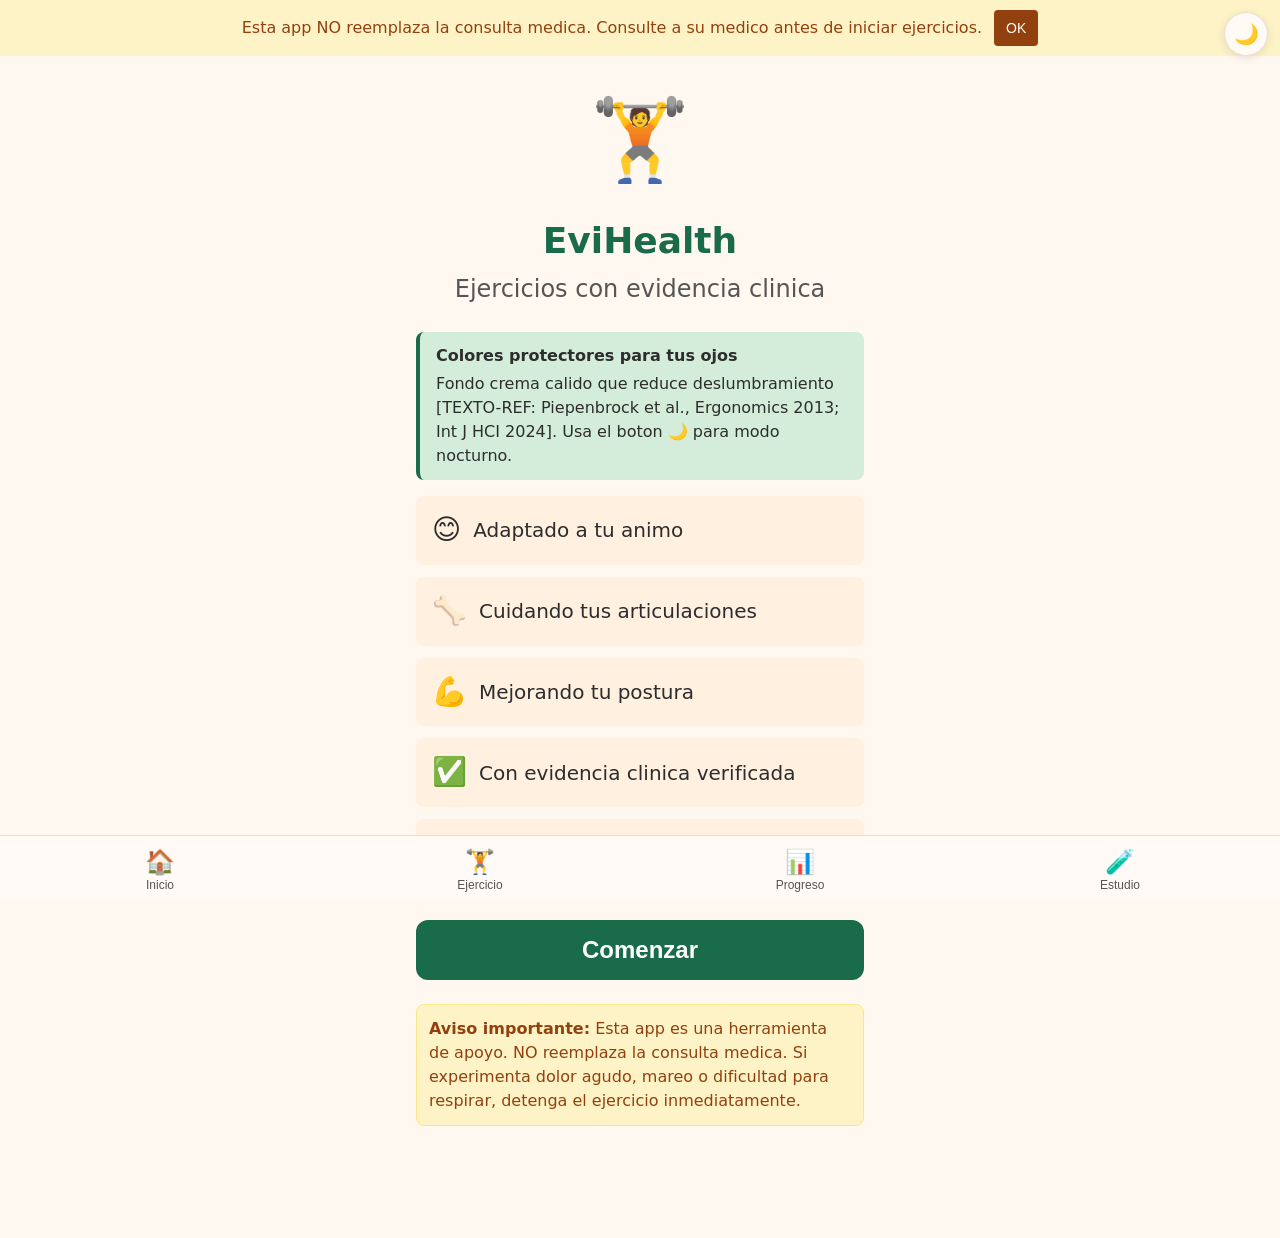
==== index.html @ d8042862 "EviHealth v1.0 — App de ejercicios con evidencia para adultos mayores - Check-in diario (animo + dol" ====
<!DOCTYPE html>
<html lang="es">
<head>
  <meta charset="UTF-8">
  <meta name="viewport" content="width=device-width, initial-scale=1.0, user-scalable=yes">
  <meta name="theme-color" content="#1a6b4a">
  <title>EviHealth - Ejercicios con Evidencia</title>
  <link rel="stylesheet" href="css/styles.css">
</head>
<body>
  <!-- MODE TOGGLE (nocturno) -->
  <button id="mode-toggle" class="mode-toggle" onclick="FenixFit.toggleNightMode()" aria-label="Modo nocturno">
    &#x1F319;
  </button>

  <!-- DISCLAIMER BANNER -->
  <div id="disclaimer-bar" class="disclaimer-bar">
    Esta app NO reemplaza la consulta medica. Consulte a su medico antes de iniciar ejercicios.
    <button onclick="this.parentElement.classList.add('hidden')" aria-label="Cerrar aviso">OK</button>
  </div>

  <!-- ====== SCREEN: WELCOME ====== -->
  <section id="screen-welcome" class="screen active">
    <div class="screen-content">
      <div class="welcome-icon">&#x1F3CB;&#xFE0F;</div>
      <h1>EviHealth</h1>
      <p class="subtitle">Ejercicios con evidencia clinica</p>
      <div class="evidence-info-banner">
        <strong>Colores protectores para tus ojos</strong>
        Fondo crema calido que reduce deslumbramiento
        [TEXTO-REF: Piepenbrock et al., Ergonomics 2013; Int J HCI 2024].
        Usa el boton &#x1F319; para modo nocturno.
      </div>
      <div class="welcome-features">
        <div class="feature-item">
          <span class="feature-icon">&#x1F60A;</span>
          <span>Adaptado a tu animo</span>
        </div>
        <div class="feature-item">
          <span class="feature-icon">&#x1F9B4;</span>
          <span>Cuidando tus articulaciones</span>
        </div>
        <div class="feature-item">
          <span class="feature-icon">&#x1F4AA;</span>
          <span>Mejorando tu postura</span>
        </div>
        <div class="feature-item">
          <span class="feature-icon">&#x2705;</span>
          <span>Con evidencia clinica verificada</span>
        </div>
        <div class="feature-item">
          <span class="feature-icon">&#x1F4CA;</span>
          <span>Seguimiento para estudio clinico</span>
        </div>
      </div>
      <button class="btn-primary" id="btn-welcome-start">
        Comenzar
      </button>
      <div class="disclaimer-box">
        <strong>Aviso importante:</strong> Esta app es una herramienta de apoyo.
        NO reemplaza la consulta medica. Si experimenta dolor agudo, mareo o
        dificultad para respirar, detenga el ejercicio inmediatamente.
      </div>
    </div>
  </section>

  <!-- ====== SCREEN: REGISTRATION ====== -->
  <section id="screen-register" class="screen">
    <div class="screen-content">
      <h2>Crear tu perfil</h2>
      <p class="hint">Esta informacion nos ayuda a personalizar tus ejercicios</p>

      <div class="form-group">
        <label class="form-label">Nombre o iniciales</label>
        <input type="text" id="reg-name" class="form-input" placeholder="Ej: Juan P." maxlength="50">
      </div>

      <div class="form-group">
        <label class="form-label">Edad</label>
        <input type="number" id="reg-age" class="form-input" placeholder="Ej: 65" min="18" max="120">
      </div>

      <div class="form-group">
        <label class="form-label">Sexo biologico</label>
        <div class="sex-buttons">
          <button class="sex-btn" data-sex="male" id="sex-male">
            <span class="sex-btn-icon">&#x2642;&#xFE0F;</span>
            Masculino
          </button>
          <button class="sex-btn" data-sex="female" id="sex-female">
            <span class="sex-btn-icon">&#x2640;&#xFE0F;</span>
            Femenino
          </button>
        </div>
      </div>

      <div class="form-group">
        <label class="form-label">Condicion principal</label>
        <select id="reg-condition" class="form-select">
          <option value="">Seleccione...</option>
          <option value="knee-oa">Dolor de rodilla / Artrosis</option>
          <option value="kyphosis">Cifosis / Joroba</option>
          <option value="both">Ambas (rodilla + postura)</option>
          <option value="general">Salud general / Prevencion</option>
          <option value="other">Otra</option>
        </select>
      </div>

      <div class="form-group">
        <label class="form-label">Nivel de actividad actual</label>
        <select id="reg-activity" class="form-select">
          <option value="">Seleccione...</option>
          <option value="sedentary">Sedentario (poco o ningun ejercicio)</option>
          <option value="light">Ligero (camina ocasionalmente)</option>
          <option value="moderate">Moderado (ejercicio 1-2 veces/semana)</option>
          <option value="active">Activo (ejercicio 3+ veces/semana)</option>
        </select>
      </div>

      <div class="consent-box">
        <strong>Consentimiento informado</strong><br><br>
        Al usar esta aplicacion, usted acepta que:<br>
        - Sus datos se almacenan localmente en su dispositivo.<br>
        - La informacion es anonima y se usa para mejorar las recomendaciones.<br>
        - Puede exportar sus datos en cualquier momento.<br>
        - Esta app NO reemplaza la consulta medica profesional.<br>
        - Puede dejar de participar en cualquier momento sin consecuencias.<br>
        - Los ejercicios estan basados en guias clinicas oficiales (ACR, OARSI, AAOS, EULAR, WHO).<br><br>
        <em>Estudio piloto: Efectividad de una app de ejercicios adaptativos en adultos mayores.</em>
      </div>
      <label class="consent-check">
        <input type="checkbox" id="reg-consent">
        <span>He leido y acepto participar voluntariamente</span>
      </label>

      <button class="btn-primary" id="btn-register" disabled>
        Crear perfil y comenzar
      </button>
    </div>
  </section>

  <!-- ====== SCREEN: CHECK-IN MOOD ====== -->
  <section id="screen-checkin-mood" class="screen">
    <div class="screen-content">
      <div class="progress-dots">
        <span class="dot active"></span>
        <span class="dot"></span>
        <span class="dot"></span>
      </div>
      <h2>Como te sientes hoy?</h2>
      <p class="hint">Selecciona tu estado de animo</p>
      <div id="mood-buttons" class="mood-grid">
        <button class="mood-btn" data-mood="1" aria-label="Muy mal">
          <span class="mood-emoji">&#x1F61E;</span>
          <span class="mood-label">Muy mal</span>
        </button>
        <button class="mood-btn" data-mood="2" aria-label="Mal">
          <span class="mood-emoji">&#x1F615;</span>
          <span class="mood-label">Mal</span>
        </button>
        <button class="mood-btn" data-mood="3" aria-label="Regular">
          <span class="mood-emoji">&#x1F610;</span>
          <span class="mood-label">Regular</span>
        </button>
        <button class="mood-btn" data-mood="4" aria-label="Bien">
          <span class="mood-emoji">&#x1F642;</span>
          <span class="mood-label">Bien</span>
        </button>
        <button class="mood-btn" data-mood="5" aria-label="Muy bien">
          <span class="mood-emoji">&#x1F604;</span>
          <span class="mood-label">Muy bien</span>
        </button>
      </div>
    </div>
  </section>

  <!-- ====== SCREEN: CHECK-IN PAIN ====== -->
  <section id="screen-checkin-pain" class="screen">
    <div class="screen-content">
      <div class="progress-dots">
        <span class="dot completed"></span>
        <span class="dot active"></span>
        <span class="dot"></span>
      </div>
      <h2>Cuanto dolor sientes?</h2>
      <p class="hint">Desliza para indicar tu nivel de dolor</p>

      <div class="pain-display">
        <span id="pain-value" class="pain-number">0</span>
        <span class="pain-max">/ 10</span>
      </div>
      <div class="pain-labels-row">
        <span>Sin dolor</span>
        <span>Dolor maximo</span>
      </div>
      <input type="range" id="pain-slider" class="pain-slider" min="0" max="10" value="0" step="1">

      <h3 class="pain-location-title">Donde te duele mas?</h3>
      <div id="pain-location" class="pain-location-grid">
        <button class="location-btn" data-location="knee-left">
          <span class="location-icon">&#x1F9B5;</span>
          Rodilla izq.
        </button>
        <button class="location-btn selected" data-location="knee-right">
          <span class="location-icon">&#x1F9B5;</span>
          Rodilla der.
        </button>
        <button class="location-btn" data-location="both-knees">
          <span class="location-icon">&#x1F9B5;&#x1F9B5;</span>
          Ambas rodillas
        </button>
        <button class="location-btn" data-location="upper-back">
          <span class="location-icon">&#x1F9B4;</span>
          Espalda alta
        </button>
      </div>

      <button class="btn-primary" id="btn-generate-routine">
        Ver mi rutina de hoy
      </button>
    </div>
  </section>

  <!-- ====== SCREEN: ROUTINE ====== -->
  <section id="screen-routine" class="screen">
    <div class="screen-content">
      <div class="progress-dots">
        <span class="dot completed"></span>
        <span class="dot completed"></span>
        <span class="dot active"></span>
      </div>

      <div id="routine-header" class="routine-header">
        <!-- Filled by JS -->
      </div>

      <div id="routine-list" class="routine-list">
        <!-- Filled by JS -->
      </div>

      <button class="btn-primary" id="btn-start-routine">
        Empezar rutina
      </button>
      <button class="btn-secondary" onclick="FenixFit.showScreen('screen-checkin-mood')">
        Cambiar respuestas
      </button>
    </div>
  </section>

  <!-- ====== SCREEN: EXERCISE PLAYER ====== -->
  <section id="screen-exercise" class="screen">
    <div class="screen-content">
      <div id="exercise-progress" class="exercise-progress">
        <!-- "Ejercicio 2 de 8" -->
      </div>

      <h2 id="exercise-name" class="exercise-title"></h2>

      <div id="exercise-video" class="video-container">
        <!-- YouTube iframe -->
      </div>

      <div id="exercise-evidence" class="evidence-badge-container">
        <!-- Evidence badge -->
      </div>

      <div id="exercise-info" class="exercise-info">
        <div id="exercise-reps" class="exercise-reps"></div>
        <div id="exercise-equipment" class="exercise-equipment"></div>
      </div>

      <div id="exercise-instructions" class="exercise-instructions">
        <!-- Step by step -->
      </div>

      <div class="exercise-nav">
        <button class="btn-secondary" id="btn-skip">Saltar</button>
        <button class="btn-primary" id="btn-next">Siguiente</button>
      </div>
    </div>
  </section>

  <!-- ====== SCREEN: COMPLETED ====== -->
  <section id="screen-completed" class="screen">
    <div class="screen-content center-content">
      <div class="celebration-icon">&#x1F389;</div>
      <h2>Felicidades!</h2>
      <p id="completion-message" class="completion-msg"></p>

      <div id="streak-display" class="streak-box">
        <span class="streak-flame">&#x1F525;</span>
        <span id="streak-count" class="streak-number">0</span>
        <span class="streak-label">dias seguidos</span>
      </div>

      <h3>Dolor despues del ejercicio?</h3>
      <div class="pain-display" style="margin:8px 0 4px;">
        <span id="post-pain-value" class="pain-number pain-low" style="font-size:48px;">0</span>
        <span class="pain-max">/ 10</span>
      </div>
      <input type="range" id="post-pain-slider" class="pain-slider" min="0" max="10" value="0" step="1">

      <h3>Como te sientes ahora?</h3>
      <div id="post-mood-buttons" class="mood-grid small">
        <button class="mood-btn" data-postmood="1"><span class="mood-emoji">&#x1F61E;</span></button>
        <button class="mood-btn" data-postmood="2"><span class="mood-emoji">&#x1F615;</span></button>
        <button class="mood-btn" data-postmood="3"><span class="mood-emoji">&#x1F610;</span></button>
        <button class="mood-btn" data-postmood="4"><span class="mood-emoji">&#x1F642;</span></button>
        <button class="mood-btn" data-postmood="5"><span class="mood-emoji">&#x1F604;</span></button>
      </div>

      <button class="btn-primary" onclick="FenixFit.showScreen('screen-progress')">
        Ver mi progreso
      </button>
      <button class="btn-secondary" onclick="FenixFit.showScreen('screen-welcome')">
        Volver al inicio
      </button>
    </div>
  </section>

  <!-- ====== SCREEN: PROGRESS ====== -->
  <section id="screen-progress" class="screen">
    <div class="screen-content">
      <h2>Mi Progreso</h2>

      <div id="progress-stats" class="progress-stats">
        <!-- Stats cards -->
      </div>

      <h3>Ultimos 7 dias</h3>
      <div id="progress-chart" class="progress-chart">
        <!-- SVG chart -->
      </div>

      <div id="progress-history" class="progress-history">
        <!-- Recent sessions -->
      </div>

      <button class="btn-primary" onclick="FenixFit.showScreen('screen-checkin-mood')">
        Hacer check-in de hoy
      </button>
      <button class="btn-secondary" onclick="FenixFit.showScreen('screen-welcome')">
        Volver al inicio
      </button>
    </div>
  </section>

  <!-- ====== SCREEN: TRACKING (Outcomes) ====== -->
  <section id="screen-tracking" class="screen">
    <div class="screen-content">
      <h2>Seguimiento Clinico</h2>
      <div id="user-profile-badge" class="user-badge"></div>

      <div class="evidence-info-banner">
        <strong>Mediciones validadas internacionalmente</strong>
        Usamos escalas recomendadas por OARSI y OMS para medir tu progreso
        de forma que los datos sean utiles para investigacion clinica.
      </div>

      <div class="tracking-section">
        <div class="tracking-card">
          <div class="tracking-title">Dolor (Escala VAS 0-10)</div>
          <p class="hint">Como ha cambiado tu dolor esta semana?</p>
          <div class="pain-display">
            <span id="tracking-pain-value" class="pain-number pain-low">0</span>
            <span class="pain-max">/ 10</span>
          </div>
          <input type="range" id="tracking-pain-slider" class="pain-slider" min="0" max="10" value="0" step="1">
          <div class="vas-scale">
            <span>Sin dolor</span>
            <span>Dolor maximo</span>
          </div>
        </div>

        <div class="tracking-card">
          <div class="tracking-title">Prueba Sentarse-Levantarse (30 seg)</div>
          <p class="hint">Cuantas veces puede sentarse y levantarse de una silla en 30 segundos?</p>
          <input type="number" id="tracking-chairstand" class="form-input" placeholder="Ej: 8" min="0" max="50">
          <p style="font-size:14px;color:var(--color-text-light);margin-top:4px;">
            Promedio normal 60-64 anos: 12-17 | 65-69: 11-16 | 70-74: 10-15 | 75-79: 10-14 | 80+: 8-13
            <br>[GUIA-OFICIAL: Rikli & Jones, J Aging Phys Act 1999; CDC Senior Fitness Test]
          </p>
        </div>

        <div class="tracking-card">
          <div class="tracking-title">Distancia Occipucio-Pared (cm)</div>
          <p class="hint">De pie contra la pared, cuantos cm hay entre su cabeza y la pared?</p>
          <input type="number" id="tracking-owd" class="form-input" placeholder="Ej: 3.5" min="0" max="30" step="0.5">
          <p style="font-size:14px;color:var(--color-text-light);margin-top:4px;">
            Normal: 0-4 cm | Cifosis: >4 cm
            <br>[TEXTO-REF: Correlacion con angulo Cobb r=0.72, Arch Osteoporos 2018]
          </p>
        </div>

        <div class="tracking-card">
          <div class="tracking-title">Capacidad funcional (autoevaluacion)</div>
          <p class="hint">Del 1 al 5, como califica su capacidad para actividades diarias?</p>
          <div class="mood-grid">
            <button class="mood-btn func-btn" data-func="1"><span class="mood-emoji">1</span><span class="mood-label">Muy dificil</span></button>
            <button class="mood-btn func-btn" data-func="2"><span class="mood-emoji">2</span><span class="mood-label">Dificil</span></button>
            <button class="mood-btn func-btn" data-func="3"><span class="mood-emoji">3</span><span class="mood-label">Regular</span></button>
            <button class="mood-btn func-btn" data-func="4"><span class="mood-emoji">4</span><span class="mood-label">Bien</span></button>
            <button class="mood-btn func-btn" data-func="5"><span class="mood-emoji">5</span><span class="mood-label">Excelente</span></button>
          </div>
        </div>
      </div>

      <button class="btn-primary" id="btn-save-tracking">
        Guardar medicion semanal
      </button>

      <h3 style="margin-top:24px;">Evolucion</h3>
      <div id="tracking-evolution" class="progress-chart">
        <!-- SVG evolution chart -->
      </div>

      <div id="tracking-outcomes" class="tracking-section">
        <!-- Outcomes summary -->
      </div>

      <button class="export-btn" id="btn-export-data">
        &#x1F4E5; Exportar datos (CSV)
      </button>
      <p style="font-size:14px;color:var(--color-text-light);text-align:center;margin-top:8px;">
        Exporta tus datos anonimizados para uso en investigacion clinica
      </p>
    </div>
  </section>

  <!-- ====== EVIDENCE MODAL ====== -->
  <div id="evidence-modal" class="modal hidden">
    <div class="modal-content">
      <button class="modal-close" onclick="FenixFit.closeModal()">&times;</button>
      <h3 id="modal-title">Evidencia Clinica</h3>
      <div id="modal-body"></div>
    </div>
  </div>

  <!-- NAV BAR -->
  <nav class="bottom-nav">
    <button class="nav-btn" onclick="FenixFit.showScreen('screen-welcome')" aria-label="Inicio">
      <span class="nav-icon">&#x1F3E0;</span>
      <span class="nav-label">Inicio</span>
    </button>
    <button class="nav-btn" onclick="FenixFit.showScreen('screen-checkin-mood')" aria-label="Ejercicio">
      <span class="nav-icon">&#x1F3CB;&#xFE0F;</span>
      <span class="nav-label">Ejercicio</span>
    </button>
    <button class="nav-btn" onclick="FenixFit.showScreen('screen-progress')" aria-label="Progreso">
      <span class="nav-icon">&#x1F4CA;</span>
      <span class="nav-label">Progreso</span>
    </button>
    <button class="nav-btn" onclick="FenixFit.showScreen('screen-tracking')" aria-label="Seguimiento">
      <span class="nav-icon">&#x1F9EA;</span>
      <span class="nav-label">Estudio</span>
    </button>
  </nav>

  <script type="module" src="js/app.js"></script>
</body>
</html>
---- css/styles.css ----
/* ====== RESET & BASE ====== */
*, *::before, *::after {
  box-sizing: border-box;
  margin: 0;
  padding: 0;
}

:root {
  /* COLORES EYE-FRIENDLY — Basados en evidencia:
     - Fondo crema calido reduce deslumbramiento vs blanco puro
       [TEXTO-REF: Elderly-Centric Chromatics, Int J HCI 2024]
     - Polaridad positiva (texto oscuro/fondo claro) superior para todas las edades
       [TEXTO-REF: Piepenbrock et al., Ergonomics 2013]
     - Contraste AAA (7:1) para vision ~20/80 tipica a 80 anos
       [GUIA-OFICIAL: W3C WCAG 2.1, SC 1.4.6]
     - Evitar negro puro sobre blanco puro (halation en cataratas/astigmatismo)
       [CONSENSO: Literatura de accesibilidad visual]
     - Luz azul de pantallas NO dana los ojos en uso normal
       [GUIA-OFICIAL: AAO Position Statement 2024]
       [TEXTO-REF: Cochrane, Singh et al. 2023, CD013244]
  */
  --color-primary: #1a6b4a;
  --color-primary-light: #2d9d6e;
  --color-primary-dark: #145539;
  --color-success: #2d7a4f;
  --color-warning: #b8860b;
  --color-danger: #c0392b;
  --color-text: #2D2D2D;
  --color-text-light: #555555;
  --color-bg: #FFF8F0;
  --color-bg-card: #FFFAF5;
  --color-bg-subtle: #FFF0E0;
  --color-border: #E8DDD0;

  --evidence-oficial: #16a34a;
  --evidence-texto: #2563eb;
  --evidence-consenso: #d97706;
  --evidence-verificar: #ea580c;
  --evidence-sinverificar: #dc2626;

  --font-size-base: 20px;
  --font-size-lg: 24px;
  --font-size-xl: 28px;
  --font-size-2xl: 36px;
  --font-size-sm: 16px;

  --radius: 12px;
  --radius-sm: 8px;
  --shadow: 0 2px 8px rgba(0,0,0,0.1);
  --shadow-lg: 0 4px 16px rgba(0,0,0,0.15);
}

html {
  font-size: var(--font-size-base);
}

body {
  font-family: -apple-system, BlinkMacSystemFont, 'Segoe UI', system-ui, sans-serif;
  color: var(--color-text);
  background: var(--color-bg);
  line-height: 1.6;
  min-height: 100vh;
  padding-bottom: 80px;
  -webkit-text-size-adjust: 100%;
}

h1 { font-size: var(--font-size-2xl); font-weight: 700; }
h2 { font-size: var(--font-size-xl); font-weight: 700; margin-bottom: 0.5rem; }
h3 { font-size: var(--font-size-lg); font-weight: 600; margin-bottom: 0.5rem; }

/* ====== SCREEN SYSTEM ====== */
.screen {
  display: none;
  min-height: calc(100vh - 80px);
}
.screen.active {
  display: block;
}
.screen-content {
  max-width: 480px;
  margin: 0 auto;
  padding: 20px 16px 32px;
}
.center-content {
  text-align: center;
}

/* ====== DISCLAIMER ====== */
.disclaimer-bar {
  background: #fef3c7;
  color: #92400e;
  padding: 10px 16px;
  font-size: var(--font-size-sm);
  text-align: center;
  display: flex;
  align-items: center;
  justify-content: center;
  gap: 12px;
  line-height: 1.4;
}
.disclaimer-bar.hidden { display: none; }
.disclaimer-bar button {
  background: #92400e;
  color: white;
  border: none;
  border-radius: 4px;
  padding: 4px 12px;
  font-size: 14px;
  cursor: pointer;
  min-width: 44px;
  min-height: 36px;
}
.disclaimer-box {
  background: #fef3c7;
  border: 1px solid #fde68a;
  border-radius: var(--radius-sm);
  padding: 12px;
  margin-top: 24px;
  font-size: var(--font-size-sm);
  color: #92400e;
  line-height: 1.5;
}

/* ====== WELCOME ====== */
.welcome-icon {
  font-size: 80px;
  text-align: center;
  margin-bottom: 8px;
}
#screen-welcome h1 {
  text-align: center;
  color: var(--color-primary);
}
.subtitle {
  text-align: center;
  color: var(--color-text-light);
  font-size: var(--font-size-lg);
  margin-bottom: 24px;
}
.welcome-features {
  display: flex;
  flex-direction: column;
  gap: 12px;
  margin-bottom: 32px;
}
.feature-item {
  display: flex;
  align-items: center;
  gap: 12px;
  padding: 12px 16px;
  background: var(--color-bg-subtle);
  border-radius: var(--radius-sm);
  font-size: var(--font-size-base);
}
.feature-icon {
  font-size: 28px;
  flex-shrink: 0;
}

/* ====== BUTTONS ====== */
.btn-primary {
  display: block;
  width: 100%;
  padding: 16px 24px;
  background: var(--color-primary);
  color: white;
  border: none;
  border-radius: var(--radius);
  font-size: var(--font-size-lg);
  font-weight: 600;
  cursor: pointer;
  min-height: 56px;
  transition: background 0.2s;
  margin-top: 16px;
}
.btn-primary:hover { background: var(--color-primary-dark); }
.btn-primary:active { transform: scale(0.98); }

.btn-secondary {
  display: block;
  width: 100%;
  padding: 14px 24px;
  background: transparent;
  color: var(--color-primary);
  border: 2px solid var(--color-primary);
  border-radius: var(--radius);
  font-size: var(--font-size-base);
  font-weight: 600;
  cursor: pointer;
  min-height: 52px;
  transition: background 0.2s;
  margin-top: 12px;
}
.btn-secondary:hover { background: var(--color-bg-subtle); }

/* ====== PROGRESS DOTS ====== */
.progress-dots {
  display: flex;
  justify-content: center;
  gap: 8px;
  margin-bottom: 24px;
}
.dot {
  width: 12px;
  height: 12px;
  border-radius: 50%;
  background: var(--color-border);
}
.dot.active { background: var(--color-primary); }
.dot.completed { background: var(--color-success); }

/* ====== MOOD BUTTONS ====== */
.mood-grid {
  display: grid;
  grid-template-columns: repeat(5, 1fr);
  gap: 8px;
  margin: 24px 0;
}
.mood-btn {
  display: flex;
  flex-direction: column;
  align-items: center;
  gap: 4px;
  padding: 16px 8px;
  background: var(--color-bg-card);
  border: 2px solid var(--color-border);
  border-radius: var(--radius);
  cursor: pointer;
  transition: all 0.2s;
  min-height: 48px;
  min-width: 48px;
}
.mood-btn:hover { border-color: var(--color-primary-light); }
.mood-btn.selected {
  border-color: var(--color-primary);
  background: #dbeafe;
  box-shadow: var(--shadow);
}
.mood-emoji {
  font-size: 40px;
  line-height: 1;
}
.mood-label {
  font-size: 14px;
  color: var(--color-text-light);
  font-weight: 500;
}
.mood-grid.small .mood-btn {
  padding: 12px 8px;
}
.mood-grid.small .mood-emoji {
  font-size: 32px;
}

.hint {
  color: var(--color-text-light);
  font-size: var(--font-size-base);
  margin-bottom: 8px;
}

/* ====== PAIN SLIDER ====== */
.pain-display {
  text-align: center;
  margin: 16px 0 8px;
}
.pain-number {
  font-size: 64px;
  font-weight: 700;
  color: var(--color-success);
  transition: color 0.3s;
}
.pain-number.pain-low { color: var(--color-success); }
.pain-number.pain-mid { color: var(--color-warning); }
.pain-number.pain-high { color: var(--color-danger); }
.pain-max {
  font-size: var(--font-size-lg);
  color: var(--color-text-light);
}

.pain-labels-row {
  display: flex;
  justify-content: space-between;
  font-size: var(--font-size-sm);
  color: var(--color-text-light);
  margin-bottom: 4px;
}

.pain-slider {
  -webkit-appearance: none;
  appearance: none;
  width: 100%;
  height: 12px;
  border-radius: 6px;
  background: linear-gradient(to right, #22c55e, #eab308, #ef4444);
  outline: none;
  margin: 8px 0 24px;
}
.pain-slider::-webkit-slider-thumb {
  -webkit-appearance: none;
  appearance: none;
  width: 40px;
  height: 40px;
  border-radius: 50%;
  background: white;
  border: 3px solid var(--color-primary);
  cursor: pointer;
  box-shadow: var(--shadow);
}
.pain-slider::-moz-range-thumb {
  width: 40px;
  height: 40px;
  border-radius: 50%;
  background: white;
  border: 3px solid var(--color-primary);
  cursor: pointer;
  box-shadow: var(--shadow);
}

.pain-location-title {
  margin-top: 24px;
}

.pain-location-grid {
  display: grid;
  grid-template-columns: 1fr 1fr;
  gap: 10px;
  margin: 16px 0;
}
.location-btn {
  display: flex;
  flex-direction: column;
  align-items: center;
  gap: 4px;
  padding: 14px 10px;
  background: var(--color-bg-card);
  border: 2px solid var(--color-border);
  border-radius: var(--radius);
  cursor: pointer;
  font-size: var(--font-size-sm);
  font-weight: 500;
  min-height: 48px;
  transition: all 0.2s;
}
.location-btn:hover { border-color: var(--color-primary-light); }
.location-btn.selected {
  border-color: var(--color-primary);
  background: #dbeafe;
}
.location-icon { font-size: 28px; }

/* ====== ROUTINE SCREEN ====== */
.routine-header {
  text-align: center;
  padding: 20px;
  border-radius: var(--radius);
  margin-bottom: 20px;
}
.routine-type-badge {
  display: inline-block;
  padding: 8px 20px;
  border-radius: 24px;
  font-size: var(--font-size-lg);
  font-weight: 700;
  color: white;
  margin-bottom: 8px;
}
.routine-type-completa { background: var(--color-success); }
.routine-type-suave { background: #eab308; color: var(--color-text); }
.routine-type-motivadora { background: var(--color-primary-light); }
.routine-type-minima { background: var(--color-warning); }

.routine-meta {
  color: var(--color-text-light);
  font-size: var(--font-size-base);
  margin-top: 4px;
}
.routine-message {
  font-size: var(--font-size-base);
  color: var(--color-text);
  margin-top: 8px;
  font-style: italic;
}

.routine-list {
  display: flex;
  flex-direction: column;
  gap: 12px;
}

.exercise-card {
  display: flex;
  align-items: center;
  gap: 12px;
  padding: 14px;
  background: var(--color-bg-card);
  border: 1px solid var(--color-border);
  border-radius: var(--radius);
  box-shadow: var(--shadow);
}
.exercise-card-number {
  width: 36px;
  height: 36px;
  border-radius: 50%;
  background: var(--color-primary);
  color: white;
  display: flex;
  align-items: center;
  justify-content: center;
  font-weight: 700;
  font-size: 18px;
  flex-shrink: 0;
}
.exercise-card-info {
  flex: 1;
  min-width: 0;
}
.exercise-card-name {
  font-weight: 600;
  font-size: var(--font-size-base);
  line-height: 1.3;
}
.exercise-card-meta {
  font-size: var(--font-size-sm);
  color: var(--color-text-light);
  margin-top: 2px;
}
.exercise-card .evidence-badge {
  flex-shrink: 0;
}

/* ====== EXERCISE PLAYER ====== */
.exercise-progress {
  text-align: center;
  color: var(--color-text-light);
  font-size: var(--font-size-base);
  margin-bottom: 12px;
}
.exercise-progress-bar {
  width: 100%;
  height: 6px;
  background: var(--color-border);
  border-radius: 3px;
  margin-top: 8px;
  overflow: hidden;
}
.exercise-progress-fill {
  height: 100%;
  background: var(--color-primary);
  border-radius: 3px;
  transition: width 0.3s;
}

.exercise-title {
  font-size: var(--font-size-xl);
  margin-bottom: 12px;
}

.video-container {
  position: relative;
  width: 100%;
  padding-bottom: 56.25%;
  background: #000;
  border-radius: var(--radius);
  overflow: hidden;
  margin-bottom: 16px;
}
.video-container iframe {
  position: absolute;
  top: 0;
  left: 0;
  width: 100%;
  height: 100%;
  border: none;
}
.video-placeholder {
  position: absolute;
  top: 50%;
  left: 50%;
  transform: translate(-50%, -50%);
  color: white;
  text-align: center;
  font-size: var(--font-size-lg);
}

.evidence-badge-container {
  margin-bottom: 12px;
}

.exercise-info {
  display: flex;
  gap: 16px;
  margin-bottom: 16px;
}
.exercise-reps, .exercise-equipment {
  display: flex;
  align-items: center;
  gap: 6px;
  padding: 8px 12px;
  background: var(--color-bg-subtle);
  border-radius: var(--radius-sm);
  font-size: var(--font-size-sm);
}

.exercise-instructions {
  margin-bottom: 20px;
}
.instruction-step {
  display: flex;
  gap: 12px;
  padding: 10px 0;
  border-bottom: 1px solid var(--color-border);
  font-size: var(--font-size-base);
  line-height: 1.5;
}
.instruction-step:last-child { border-bottom: none; }
.step-number {
  width: 28px;
  height: 28px;
  border-radius: 50%;
  background: var(--color-bg-subtle);
  display: flex;
  align-items: center;
  justify-content: center;
  font-weight: 700;
  font-size: 14px;
  flex-shrink: 0;
  color: var(--color-primary);
}

.exercise-nav {
  display: grid;
  grid-template-columns: 1fr 2fr;
  gap: 12px;
}
.exercise-nav .btn-secondary { margin-top: 0; }
.exercise-nav .btn-primary { margin-top: 0; }

/* ====== EVIDENCE BADGES ====== */
.evidence-badge {
  display: inline-flex;
  align-items: center;
  gap: 4px;
  padding: 4px 10px;
  border-radius: 16px;
  font-size: 13px;
  font-weight: 600;
  cursor: pointer;
  border: none;
  transition: opacity 0.2s;
}
.evidence-badge:hover { opacity: 0.8; }

.evidence-GUIA-OFICIAL {
  background: #d4edda;
  color: #155724;
}
.evidence-TEXTO-REF {
  background: #cce5ff;
  color: #004085;
}
.evidence-CONSENSO {
  background: #fff3cd;
  color: #856404;
}
.evidence-VERIFICAR-FUENTE {
  background: #fde2c8;
  color: #8a4500;
}
.evidence-SIN-VERIFICAR {
  background: #f5c6cb;
  color: #721c24;
}

/* ====== COMPLETION ====== */
.celebration-icon {
  font-size: 80px;
  margin-bottom: 8px;
}
.completion-msg {
  font-size: var(--font-size-lg);
  color: var(--color-text-light);
  margin-bottom: 24px;
}
.streak-box {
  display: flex;
  align-items: center;
  justify-content: center;
  gap: 8px;
  padding: 16px 24px;
  background: #fef3c7;
  border-radius: var(--radius);
  margin: 16px 0 24px;
}
.streak-flame { font-size: 32px; }
.streak-number {
  font-size: var(--font-size-2xl);
  font-weight: 700;
  color: var(--color-warning);
}
.streak-label {
  font-size: var(--font-size-base);
  color: var(--color-text-light);
}

/* ====== PROGRESS SCREEN ====== */
.progress-stats {
  display: grid;
  grid-template-columns: 1fr 1fr;
  gap: 12px;
  margin: 16px 0 24px;
}
.stat-card {
  padding: 16px;
  background: var(--color-bg-card);
  border: 1px solid var(--color-border);
  border-radius: var(--radius);
  text-align: center;
  box-shadow: var(--shadow);
}
.stat-value {
  font-size: var(--font-size-2xl);
  font-weight: 700;
  color: var(--color-primary);
}
.stat-label {
  font-size: var(--font-size-sm);
  color: var(--color-text-light);
  margin-top: 4px;
}

.progress-chart {
  background: var(--color-bg-card);
  border: 1px solid var(--color-border);
  border-radius: var(--radius);
  padding: 16px;
  margin-bottom: 24px;
  min-height: 160px;
}

.progress-history {
  margin-bottom: 24px;
}
.history-item {
  display: flex;
  align-items: center;
  justify-content: space-between;
  padding: 12px 16px;
  border-bottom: 1px solid var(--color-border);
}
.history-date {
  font-weight: 600;
  font-size: var(--font-size-base);
}
.history-detail {
  font-size: var(--font-size-sm);
  color: var(--color-text-light);
}
.history-mood {
  font-size: 24px;
}

/* ====== MODAL ====== */
.modal {
  position: fixed;
  top: 0;
  left: 0;
  width: 100%;
  height: 100%;
  background: rgba(0,0,0,0.5);
  display: flex;
  align-items: center;
  justify-content: center;
  z-index: 100;
  padding: 16px;
}
.modal.hidden { display: none; }
.modal-content {
  background: var(--color-bg-card);
  border-radius: var(--radius);
  padding: 24px;
  max-width: 480px;
  width: 100%;
  max-height: 80vh;
  overflow-y: auto;
  position: relative;
}
.modal-close {
  position: absolute;
  top: 12px;
  right: 12px;
  background: none;
  border: none;
  font-size: 28px;
  cursor: pointer;
  color: var(--color-text-light);
  width: 44px;
  height: 44px;
  display: flex;
  align-items: center;
  justify-content: center;
}
.modal-source {
  padding: 10px 0;
  border-bottom: 1px solid var(--color-border);
  font-size: var(--font-size-base);
}
.modal-source:last-child { border-bottom: none; }
.modal-tag {
  font-weight: 600;
  margin-bottom: 4px;
}
.modal-level {
  margin-top: 12px;
  padding: 8px 12px;
  background: var(--color-bg-subtle);
  border-radius: var(--radius-sm);
  font-size: var(--font-size-sm);
}

/* ====== BOTTOM NAV ====== */
.bottom-nav {
  position: fixed;
  bottom: 0;
  left: 0;
  width: 100%;
  display: flex;
  background: var(--color-bg-card);
  border-top: 1px solid var(--color-border);
  z-index: 50;
  padding: 4px 0 env(safe-area-inset-bottom, 8px);
}
.nav-btn {
  flex: 1;
  display: flex;
  flex-direction: column;
  align-items: center;
  gap: 2px;
  padding: 8px;
  background: none;
  border: none;
  cursor: pointer;
  color: var(--color-text-light);
  min-height: 56px;
  font-size: 12px;
  transition: color 0.2s;
}
.nav-btn:hover, .nav-btn.active {
  color: var(--color-primary);
}
.nav-icon { font-size: 24px; }
.nav-label { font-size: 12px; font-weight: 500; }

/* ====== UTILITIES ====== */
.hidden { display: none !important; }
.text-center { text-align: center; }
.mt-16 { margin-top: 16px; }
.mb-16 { margin-bottom: 16px; }

/* ====== REGISTRATION FORM ====== */
.form-group {
  margin-bottom: 20px;
}
.form-label {
  display: block;
  font-weight: 600;
  margin-bottom: 8px;
  font-size: var(--font-size-base);
}
.form-input {
  width: 100%;
  padding: 14px 16px;
  border: 2px solid var(--color-border);
  border-radius: var(--radius-sm);
  font-size: var(--font-size-base);
  background: var(--color-bg-card);
  color: var(--color-text);
  min-height: 52px;
}
.form-input:focus {
  outline: none;
  border-color: var(--color-primary);
}
.form-select {
  width: 100%;
  padding: 14px 16px;
  border: 2px solid var(--color-border);
  border-radius: var(--radius-sm);
  font-size: var(--font-size-base);
  background: var(--color-bg-card);
  color: var(--color-text);
  min-height: 52px;
  -webkit-appearance: none;
  appearance: none;
  background-image: url("data:image/svg+xml,%3Csvg xmlns='http://www.w3.org/2000/svg' width='12' height='12' viewBox='0 0 12 12'%3E%3Cpath fill='%232D2D2D' d='M6 8L1 3h10z'/%3E%3C/svg%3E");
  background-repeat: no-repeat;
  background-position: right 16px center;
}
.sex-buttons {
  display: grid;
  grid-template-columns: 1fr 1fr;
  gap: 12px;
}
.sex-btn {
  padding: 16px;
  border: 2px solid var(--color-border);
  border-radius: var(--radius);
  background: var(--color-bg-card);
  cursor: pointer;
  text-align: center;
  font-size: var(--font-size-base);
  font-weight: 600;
  min-height: 56px;
  transition: all 0.2s;
}
.sex-btn:hover { border-color: var(--color-primary-light); }
.sex-btn.selected {
  border-color: var(--color-primary);
  background: #d4edda;
}
.sex-btn-icon { font-size: 36px; display: block; margin-bottom: 4px; }

.consent-box {
  padding: 16px;
  background: var(--color-bg-subtle);
  border-radius: var(--radius-sm);
  border: 1px solid var(--color-border);
  margin: 16px 0;
  font-size: var(--font-size-sm);
  line-height: 1.6;
  max-height: 200px;
  overflow-y: auto;
}
.consent-check {
  display: flex;
  align-items: flex-start;
  gap: 12px;
  margin-top: 12px;
  font-size: var(--font-size-base);
}
.consent-check input[type="checkbox"] {
  width: 24px;
  height: 24px;
  margin-top: 2px;
  flex-shrink: 0;
  accent-color: var(--color-primary);
}

/* ====== TRACKING / OUTCOMES ====== */
.tracking-section {
  margin-bottom: 24px;
}
.tracking-card {
  padding: 16px;
  background: var(--color-bg-card);
  border: 1px solid var(--color-border);
  border-radius: var(--radius);
  margin-bottom: 12px;
}
.tracking-title {
  font-weight: 600;
  font-size: var(--font-size-lg);
  margin-bottom: 12px;
}
.vas-scale {
  display: flex;
  justify-content: space-between;
  margin-top: 4px;
  font-size: var(--font-size-sm);
  color: var(--color-text-light);
}
.outcome-row {
  display: flex;
  justify-content: space-between;
  align-items: center;
  padding: 12px 0;
  border-bottom: 1px solid var(--color-border);
}
.outcome-row:last-child { border-bottom: none; }
.outcome-label { font-weight: 500; }
.outcome-value {
  font-weight: 700;
  color: var(--color-primary);
  font-size: var(--font-size-lg);
}
.outcome-trend {
  font-size: var(--font-size-sm);
  padding: 2px 8px;
  border-radius: 12px;
}
.trend-improving { background: #d4edda; color: #155724; }
.trend-stable { background: #fff3cd; color: #856404; }
.trend-worsening { background: #f5c6cb; color: #721c24; }

.export-btn {
  display: flex;
  align-items: center;
  justify-content: center;
  gap: 8px;
  width: 100%;
  padding: 14px;
  background: var(--color-bg-subtle);
  border: 2px dashed var(--color-border);
  border-radius: var(--radius);
  font-size: var(--font-size-base);
  color: var(--color-text);
  cursor: pointer;
  min-height: 52px;
}
.export-btn:hover { border-color: var(--color-primary); }

/* ====== MODE TOGGLE (nocturno) ====== */
.mode-toggle {
  position: fixed;
  top: 12px;
  right: 12px;
  z-index: 60;
  background: var(--color-bg-card);
  border: 1px solid var(--color-border);
  border-radius: 50%;
  width: 44px;
  height: 44px;
  display: flex;
  align-items: center;
  justify-content: center;
  cursor: pointer;
  font-size: 20px;
  box-shadow: var(--shadow);
}

/* MODO NOCTURNO — Luminosidad reducida, NO dark mode
   [CONSENSO: AAO recomienda reducir brillo nocturno]
   [TEXTO-REF: Piepenbrock 2013 — modo claro siempre superior para legibilidad] */
.night-mode {
  --color-bg: #F5E6D0;
  --color-bg-card: #EED9BE;
  --color-bg-subtle: #E5D0B0;
  --color-border: #D4C4A8;
  --color-text: #2D2D2D;
  --color-text-light: #444444;
}

/* ====== EVIDENCE INFO BANNER ====== */
.evidence-info-banner {
  padding: 12px 16px;
  background: #d4edda;
  border-radius: var(--radius-sm);
  font-size: var(--font-size-sm);
  line-height: 1.5;
  margin-bottom: 16px;
  border-left: 4px solid var(--color-primary);
}
.evidence-info-banner strong {
  display: block;
  margin-bottom: 4px;
}

/* ====== USER PROFILE BADGE ====== */
.user-badge {
  display: inline-flex;
  align-items: center;
  gap: 8px;
  padding: 8px 16px;
  background: var(--color-bg-subtle);
  border-radius: 24px;
  font-size: var(--font-size-sm);
  margin-bottom: 16px;
}

/* ====== RESPONSIVE ====== */
@media (max-width: 380px) {
  :root {
    --font-size-base: 18px;
    --font-size-lg: 22px;
    --font-size-xl: 26px;
    --font-size-2xl: 32px;
  }
  .mood-emoji { font-size: 32px; }
  .mood-grid { gap: 4px; }
  .mood-btn { padding: 12px 4px; }
}
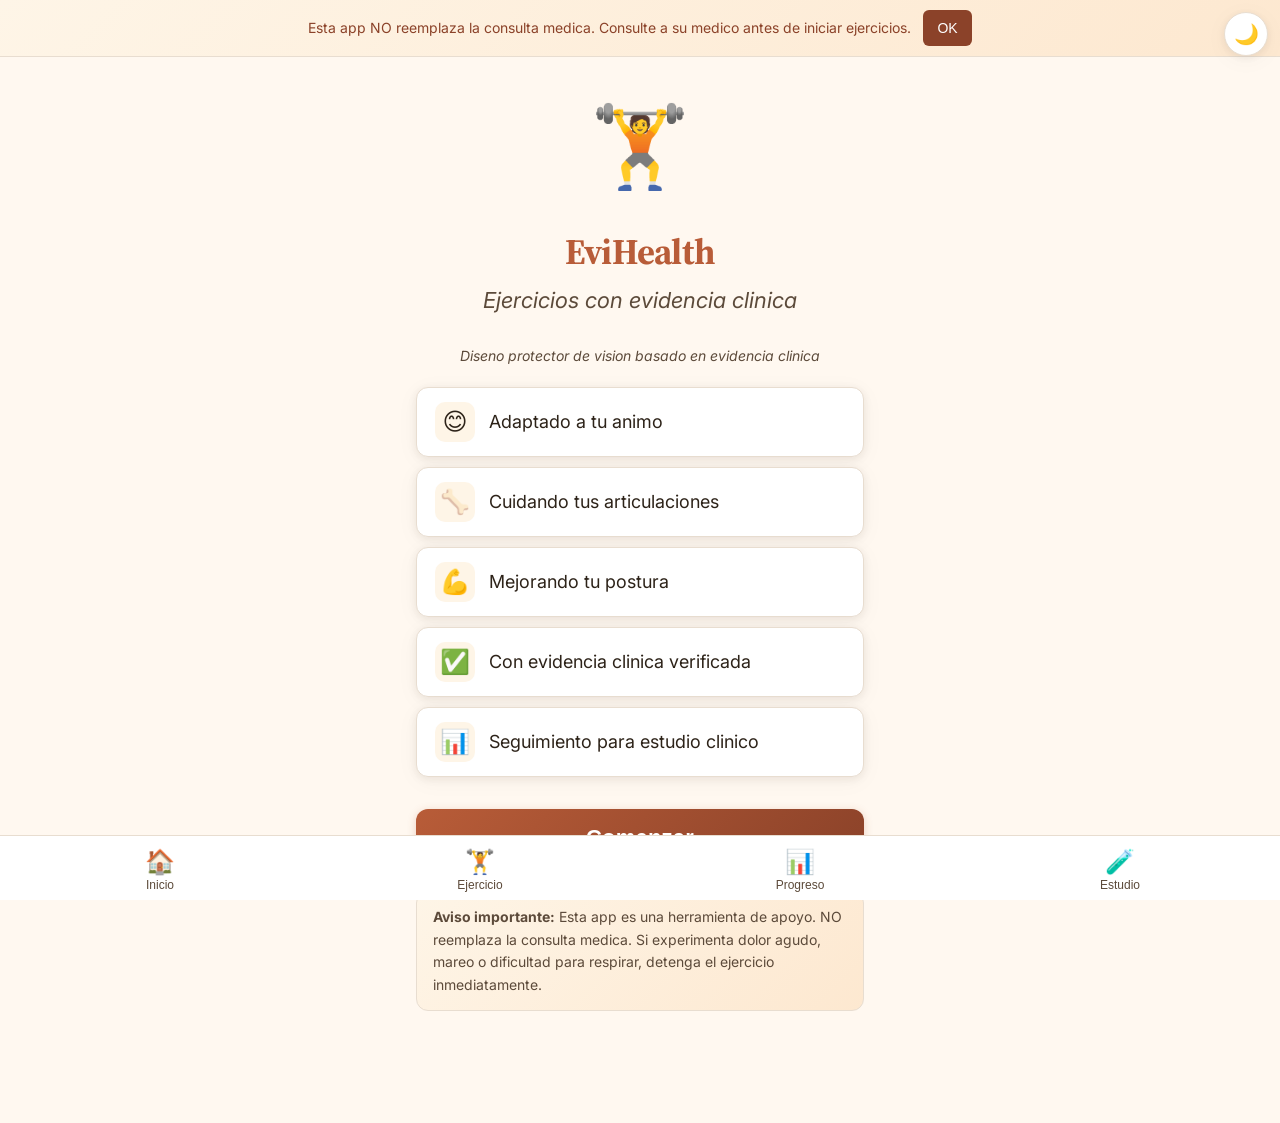
==== commit f3ed9906: "v2.2 — Rediseno elegante dignificado (basado en evidencia UX geriatrica) Paleta terracota/sage que r" ====
--- a/index.html
+++ b/index.html
@@ -3,8 +3,11 @@
 <head>
   <meta charset="UTF-8">
   <meta name="viewport" content="width=device-width, initial-scale=1.0, user-scalable=yes">
-  <meta name="theme-color" content="#1a6b4a">
+  <meta name="theme-color" content="#B85C38">
   <title>EviHealth - Ejercicios con Evidencia</title>
+  <link rel="preconnect" href="https://fonts.googleapis.com">
+  <link rel="preconnect" href="https://fonts.gstatic.com" crossorigin>
+  <link href="https://fonts.googleapis.com/css2?family=Inter:wght@400;500;600;700&family=Source+Serif+4:ital,wght@0,400;0,600;0,700;1,400&display=swap" rel="stylesheet">
   <link rel="stylesheet" href="css/styles.css">
 </head>
 <body>
@@ -25,12 +28,9 @@
       <div class="welcome-icon">&#x1F3CB;&#xFE0F;</div>
       <h1>EviHealth</h1>
       <p class="subtitle">Ejercicios con evidencia clinica</p>
-      <div class="evidence-info-banner">
-        <strong>Colores protectores para tus ojos</strong>
-        Fondo crema calido que reduce deslumbramiento
-        [TEXTO-REF: Piepenbrock et al., Ergonomics 2013; Int J HCI 2024].
-        Usa el boton &#x1F319; para modo nocturno.
-      </div>
+      <p style="text-align:center;font-size:14px;color:var(--color-text-light);margin-bottom:20px;font-style:italic;">
+        Diseno protector de vision basado en evidencia clinica
+      </p>
       <div class="welcome-features">
         <div class="feature-item">
           <span class="feature-icon">&#x1F60A;</span>
@@ -53,9 +53,29 @@
           <span>Seguimiento para estudio clinico</span>
         </div>
       </div>
-      <button class="btn-primary" id="btn-welcome-start">
-        Comenzar
-      </button>
+      <!-- Usuario ya registrado -->
+      <div id="welcome-returning" class="hidden">
+        <div class="streak-box" style="margin-bottom:16px;">
+          <span class="streak-flame">&#x1F525;</span>
+          <span id="welcome-streak" class="streak-number">0</span>
+          <span class="streak-label">dias seguidos</span>
+        </div>
+        <p id="welcome-name" style="text-align:center;font-size:22px;font-weight:600;margin-bottom:16px;"></p>
+        <button class="btn-primary" id="btn-welcome-continue">
+          Continuar ejercicios
+        </button>
+        <button class="btn-secondary" id="btn-welcome-logout" style="margin-top:8px;">
+          Cambiar usuario
+        </button>
+      </div>
+
+      <!-- Usuario nuevo -->
+      <div id="welcome-new">
+        <button class="btn-primary" id="btn-welcome-start">
+          Comenzar
+        </button>
+      </div>
+
       <div class="disclaimer-box">
         <strong>Aviso importante:</strong> Esta app es una herramienta de apoyo.
         NO reemplaza la consulta medica. Si experimenta dolor agudo, mareo o
@@ -196,23 +216,8 @@
       <input type="range" id="pain-slider" class="pain-slider" min="0" max="10" value="0" step="1">
 
       <h3 class="pain-location-title">Donde te duele mas?</h3>
-      <div id="pain-location" class="pain-location-grid">
-        <button class="location-btn" data-location="knee-left">
-          <span class="location-icon">&#x1F9B5;</span>
-          Rodilla izq.
-        </button>
-        <button class="location-btn selected" data-location="knee-right">
-          <span class="location-icon">&#x1F9B5;</span>
-          Rodilla der.
-        </button>
-        <button class="location-btn" data-location="both-knees">
-          <span class="location-icon">&#x1F9B5;&#x1F9B5;</span>
-          Ambas rodillas
-        </button>
-        <button class="location-btn" data-location="upper-back">
-          <span class="location-icon">&#x1F9B4;</span>
-          Espalda alta
-        </button>
+      <div id="pain-map-checkin">
+        <!-- Pain map SVG loaded dynamically by muscle-map.js -->
       </div>
 
       <button class="btn-primary" id="btn-generate-routine">
@@ -272,6 +277,8 @@
       <div id="exercise-instructions" class="exercise-instructions">
         <!-- Step by step -->
       </div>
+
+      <div id="exercise-muscles"></div>
 
       <div class="exercise-nav">
         <button class="btn-secondary" id="btn-skip">Saltar</button>
@@ -389,6 +396,39 @@
           <p style="font-size:14px;color:var(--color-text-light);margin-top:4px;">
             Normal: 0-4 cm | Cifosis: >4 cm
             <br>[TEXTO-REF: Correlacion con angulo Cobb r=0.72, Arch Osteoporos 2018]
+          </p>
+        </div>
+
+        <div class="tracking-card">
+          <div class="tracking-title">Perimetro abdominal (cm)</div>
+          <p class="hint">Mida con cinta metrica a la altura del ombligo, de pie, al final de una exhalacion normal.</p>
+          <input type="number" id="tracking-waist" class="form-input" placeholder="Ej: 95" min="40" max="200" step="0.5">
+          <p style="font-size:14px;color:var(--color-text-light);margin-top:4px;">
+            Riesgo CV aumentado: Hombre >=90 cm | Mujer >=80 cm (Latinoamerica)
+            <br>Riesgo sustancialmente aumentado: H >=102 cm | M >=88 cm
+            <br>[GUIA-OFICIAL: IDF 2006 / NHLBI-AHA]
+          </p>
+        </div>
+
+        <div class="tracking-card">
+          <div class="tracking-title">Estatura (cm) — solo primera vez</div>
+          <p class="hint">Necesario para calcular Cintura/Altura (WHtR).</p>
+          <input type="number" id="tracking-height" class="form-input" placeholder="Ej: 170" min="100" max="220" step="0.5">
+          <p style="font-size:14px;color:var(--color-text-light);margin-top:4px;">
+            WHtR >= 0.5 = riesgo CV aumentado ("tu cintura debe ser menos de la mitad de tu estatura")
+            <br>[TEXTO-REF: Ashwell 2012, Obesity Reviews, PMID 22106927]
+            <br>[TEXTO-REF: JAMDA 2024, meta-analisis 17 estudios — WHtR superior a BMI en adultos mayores]
+          </p>
+        </div>
+
+        <div class="tracking-card">
+          <div class="tracking-title">Perimetro de cuello (cm)</div>
+          <p class="hint">Mida justo debajo de la nuez de Adan (prominencia laringea).</p>
+          <input type="number" id="tracking-neck" class="form-input" placeholder="Ej: 38" min="20" max="60" step="0.5">
+          <p style="font-size:14px;color:var(--color-text-light);margin-top:4px;">
+            Marcador emergente de riesgo CV, correlacion con resistencia insulinica
+            <br>[TEXTO-REF: PMID 38313007 (2024) — confiable en ancianos fragiles]
+            <br>[TEXTO-REF: PMID 34682509 (2021) — correlacion con modelo SCORE CV]
           </p>
         </div>
 
--- a/css/styles.css
+++ b/css/styles.css
@@ -19,35 +19,39 @@
        [GUIA-OFICIAL: AAO Position Statement 2024]
        [TEXTO-REF: Cochrane, Singh et al. 2023, CD013244]
   */
-  --color-primary: #1a6b4a;
-  --color-primary-light: #2d9d6e;
-  --color-primary-dark: #145539;
-  --color-success: #2d7a4f;
-  --color-warning: #b8860b;
-  --color-danger: #c0392b;
-  --color-text: #2D2D2D;
-  --color-text-light: #555555;
+  /* PALETA ELEGANTE — Terracota/Sage dignificada
+     [TEXTO-REF: IJHCI 2024 — warm hue + high lightness + medium saturation]
+     [TEXTO-REF: The Gerontologist 2023 — diseno dignificado, no infantilizado]
+     [CONSENSO: Serif headings + sans-serif body = percepcion premium] */
+  --color-primary: #B85C38;
+  --color-primary-light: #D4845E;
+  --color-primary-dark: #8B4229;
+  --color-success: #4A7C59;
+  --color-warning: #C08B30;
+  --color-danger: #A63D2F;
+  --color-text: #2D2319;
+  --color-text-light: #5C4A3A;
   --color-bg: #FFF8F0;
-  --color-bg-card: #FFFAF5;
-  --color-bg-subtle: #FFF0E0;
+  --color-bg-card: #FFFFFF;
+  --color-bg-subtle: #FEF5E7;
   --color-border: #E8DDD0;
 
-  --evidence-oficial: #16a34a;
-  --evidence-texto: #2563eb;
-  --evidence-consenso: #d97706;
-  --evidence-verificar: #ea580c;
-  --evidence-sinverificar: #dc2626;
-
-  --font-size-base: 20px;
-  --font-size-lg: 24px;
+  --evidence-oficial: #4A7C59;
+  --evidence-texto: #4A6FA5;
+  --evidence-consenso: #C08B30;
+  --evidence-verificar: #B85C38;
+  --evidence-sinverificar: #A63D2F;
+
+  --font-size-base: 18px;
+  --font-size-lg: 22px;
   --font-size-xl: 28px;
   --font-size-2xl: 36px;
   --font-size-sm: 16px;
 
   --radius: 12px;
   --radius-sm: 8px;
-  --shadow: 0 2px 8px rgba(0,0,0,0.1);
-  --shadow-lg: 0 4px 16px rgba(0,0,0,0.15);
+  --shadow: 0 2px 8px rgba(45,35,25,0.08), 0 4px 24px rgba(45,35,25,0.04);
+  --shadow-lg: 0 4px 16px rgba(45,35,25,0.1), 0 12px 40px rgba(45,35,25,0.06);
 }
 
 html {
@@ -55,18 +59,38 @@
 }
 
 body {
-  font-family: -apple-system, BlinkMacSystemFont, 'Segoe UI', system-ui, sans-serif;
+  font-family: 'Inter', -apple-system, BlinkMacSystemFont, 'Segoe UI', system-ui, sans-serif;
   color: var(--color-text);
   background: var(--color-bg);
-  line-height: 1.6;
+  line-height: 1.7;
   min-height: 100vh;
   padding-bottom: 80px;
   -webkit-text-size-adjust: 100%;
-}
-
-h1 { font-size: var(--font-size-2xl); font-weight: 700; }
-h2 { font-size: var(--font-size-xl); font-weight: 700; margin-bottom: 0.5rem; }
-h3 { font-size: var(--font-size-lg); font-weight: 600; margin-bottom: 0.5rem; }
+  -webkit-font-smoothing: antialiased;
+}
+
+/* Tipografia editorial: serif para titulos, sans-serif para cuerpo
+   [CONSENSO: percepcion premium, similar a publicaciones impresas de confianza] */
+h1 {
+  font-family: 'Source Serif 4', 'Georgia', 'Times New Roman', serif;
+  font-size: var(--font-size-2xl);
+  font-weight: 700;
+  letter-spacing: -0.02em;
+  color: var(--color-primary-dark);
+}
+h2 {
+  font-family: 'Source Serif 4', 'Georgia', 'Times New Roman', serif;
+  font-size: var(--font-size-xl);
+  font-weight: 600;
+  letter-spacing: -0.01em;
+  margin-bottom: 0.5rem;
+}
+h3 {
+  font-size: var(--font-size-lg);
+  font-weight: 600;
+  margin-bottom: 0.5rem;
+  color: var(--color-text);
+}
 
 /* ====== SCREEN SYSTEM ====== */
 .screen {
@@ -87,38 +111,40 @@
 
 /* ====== DISCLAIMER ====== */
 .disclaimer-bar {
-  background: #fef3c7;
-  color: #92400e;
+  background: linear-gradient(135deg, #FEF5E7 0%, #FDE8D0 100%);
+  color: var(--color-primary-dark);
   padding: 10px 16px;
-  font-size: var(--font-size-sm);
+  font-size: 14px;
   text-align: center;
   display: flex;
   align-items: center;
   justify-content: center;
   gap: 12px;
   line-height: 1.4;
+  border-bottom: 1px solid var(--color-border);
 }
 .disclaimer-bar.hidden { display: none; }
 .disclaimer-bar button {
-  background: #92400e;
+  background: var(--color-primary-dark);
   color: white;
   border: none;
-  border-radius: 4px;
-  padding: 4px 12px;
+  border-radius: 6px;
+  padding: 4px 14px;
   font-size: 14px;
   cursor: pointer;
   min-width: 44px;
   min-height: 36px;
+  font-weight: 500;
 }
 .disclaimer-box {
-  background: #fef3c7;
-  border: 1px solid #fde68a;
-  border-radius: var(--radius-sm);
-  padding: 12px;
+  background: linear-gradient(135deg, #FEF5E7 0%, #FDE8D0 100%);
+  border: 1px solid var(--color-border);
+  border-radius: var(--radius);
+  padding: 14px 16px;
   margin-top: 24px;
-  font-size: var(--font-size-sm);
-  color: #92400e;
-  line-height: 1.5;
+  font-size: 14px;
+  color: var(--color-text-light);
+  line-height: 1.6;
 }
 
 /* ====== WELCOME ====== */
@@ -136,25 +162,37 @@
   color: var(--color-text-light);
   font-size: var(--font-size-lg);
   margin-bottom: 24px;
+  font-style: italic;
 }
 .welcome-features {
   display: flex;
   flex-direction: column;
-  gap: 12px;
+  gap: 10px;
   margin-bottom: 32px;
 }
 .feature-item {
   display: flex;
   align-items: center;
-  gap: 12px;
-  padding: 12px 16px;
+  gap: 14px;
+  padding: 14px 18px;
+  background: var(--color-bg-card);
+  border: 1px solid var(--color-border);
+  border-radius: var(--radius);
+  font-size: var(--font-size-base);
+  box-shadow: var(--shadow);
+  transition: transform 0.15s;
+}
+.feature-item:hover { transform: translateX(4px); }
+.feature-icon {
+  font-size: 24px;
+  flex-shrink: 0;
+  width: 40px;
+  height: 40px;
+  display: flex;
+  align-items: center;
+  justify-content: center;
   background: var(--color-bg-subtle);
-  border-radius: var(--radius-sm);
-  font-size: var(--font-size-base);
-}
-.feature-icon {
-  font-size: 28px;
-  flex-shrink: 0;
+  border-radius: 10px;
 }
 
 /* ====== BUTTONS ====== */
@@ -162,7 +200,7 @@
   display: block;
   width: 100%;
   padding: 16px 24px;
-  background: var(--color-primary);
+  background: linear-gradient(135deg, var(--color-primary) 0%, var(--color-primary-dark) 100%);
   color: white;
   border: none;
   border-radius: var(--radius);
@@ -170,28 +208,38 @@
   font-weight: 600;
   cursor: pointer;
   min-height: 56px;
-  transition: background 0.2s;
+  transition: all 0.2s;
   margin-top: 16px;
-}
-.btn-primary:hover { background: var(--color-primary-dark); }
-.btn-primary:active { transform: scale(0.98); }
+  box-shadow: 0 2px 8px rgba(184,92,56,0.25);
+  letter-spacing: 0.01em;
+}
+.btn-primary:hover {
+  background: linear-gradient(135deg, var(--color-primary-dark) 0%, #6B3020 100%);
+  box-shadow: 0 4px 12px rgba(184,92,56,0.35);
+  transform: translateY(-1px);
+}
+.btn-primary:active { transform: translateY(0); box-shadow: 0 1px 4px rgba(184,92,56,0.2); }
 
 .btn-secondary {
   display: block;
   width: 100%;
   padding: 14px 24px;
-  background: transparent;
+  background: var(--color-bg-card);
   color: var(--color-primary);
-  border: 2px solid var(--color-primary);
-  border-radius: var(--radius);
-  font-size: var(--font-size-base);
-  font-weight: 600;
+  border: 1.5px solid var(--color-border);
+  border-radius: var(--radius);
+  font-size: var(--font-size-base);
+  font-weight: 500;
   cursor: pointer;
   min-height: 52px;
-  transition: background 0.2s;
+  transition: all 0.2s;
   margin-top: 12px;
-}
-.btn-secondary:hover { background: var(--color-bg-subtle); }
+  box-shadow: var(--shadow);
+}
+.btn-secondary:hover {
+  border-color: var(--color-primary-light);
+  background: var(--color-bg-subtle);
+}
 
 /* ====== PROGRESS DOTS ====== */
 .progress-dots {
@@ -223,18 +271,19 @@
   gap: 4px;
   padding: 16px 8px;
   background: var(--color-bg-card);
-  border: 2px solid var(--color-border);
+  border: 1.5px solid var(--color-border);
   border-radius: var(--radius);
   cursor: pointer;
   transition: all 0.2s;
   min-height: 48px;
   min-width: 48px;
-}
-.mood-btn:hover { border-color: var(--color-primary-light); }
+  box-shadow: var(--shadow);
+}
+.mood-btn:hover { border-color: var(--color-primary-light); transform: translateY(-2px); }
 .mood-btn.selected {
   border-color: var(--color-primary);
-  background: #dbeafe;
-  box-shadow: var(--shadow);
+  background: linear-gradient(135deg, #FDEBD0 0%, #F5CBA7 100%);
+  box-shadow: 0 4px 12px rgba(184,92,56,0.2);
 }
 .mood-emoji {
   font-size: 40px;
@@ -364,10 +413,10 @@
   color: white;
   margin-bottom: 8px;
 }
-.routine-type-completa { background: var(--color-success); }
-.routine-type-suave { background: #eab308; color: var(--color-text); }
-.routine-type-motivadora { background: var(--color-primary-light); }
-.routine-type-minima { background: var(--color-warning); }
+.routine-type-completa { background: linear-gradient(135deg, #4A7C59, #3A6347); }
+.routine-type-suave { background: linear-gradient(135deg, #C08B30, #A67628); color: white; }
+.routine-type-motivadora { background: linear-gradient(135deg, #4A6FA5, #3B5C8A); }
+.routine-type-minima { background: linear-gradient(135deg, #B85C38, #8B4229); }
 
 .routine-meta {
   color: var(--color-text-light);
@@ -391,11 +440,16 @@
   display: flex;
   align-items: center;
   gap: 12px;
-  padding: 14px;
+  padding: 14px 16px;
   background: var(--color-bg-card);
   border: 1px solid var(--color-border);
   border-radius: var(--radius);
   box-shadow: var(--shadow);
+  transition: transform 0.15s, box-shadow 0.15s;
+}
+.exercise-card:hover {
+  transform: translateY(-1px);
+  box-shadow: var(--shadow-lg);
 }
 .exercise-card-number {
   width: 36px;
@@ -587,12 +641,15 @@
   justify-content: center;
   gap: 8px;
   padding: 16px 24px;
-  background: #fef3c7;
+  background: linear-gradient(135deg, #FEF5E7 0%, #FDEBD0 100%);
+  border: 1px solid var(--color-border);
   border-radius: var(--radius);
   margin: 16px 0 24px;
+  box-shadow: var(--shadow);
 }
 .streak-flame { font-size: 32px; }
 .streak-number {
+  font-family: 'Source Serif 4', Georgia, serif;
   font-size: var(--font-size-2xl);
   font-weight: 700;
   color: var(--color-warning);
@@ -618,6 +675,7 @@
   box-shadow: var(--shadow);
 }
 .stat-value {
+  font-family: 'Source Serif 4', Georgia, serif;
   font-size: var(--font-size-2xl);
   font-weight: 700;
   color: var(--color-primary);
@@ -931,12 +989,169 @@
    [CONSENSO: AAO recomienda reducir brillo nocturno]
    [TEXTO-REF: Piepenbrock 2013 — modo claro siempre superior para legibilidad] */
 .night-mode {
-  --color-bg: #F5E6D0;
-  --color-bg-card: #EED9BE;
-  --color-bg-subtle: #E5D0B0;
+  --color-bg: #F0E4D4;
+  --color-bg-card: #F5EDE0;
+  --color-bg-subtle: #E8D9C4;
   --color-border: #D4C4A8;
-  --color-text: #2D2D2D;
-  --color-text-light: #444444;
+  --color-text: #2D2319;
+  --color-text-light: #5C4A3A;
+  --shadow: 0 2px 8px rgba(45,35,25,0.12), 0 4px 24px rgba(45,35,25,0.06);
+}
+
+/* ====== MUSCLE MAP (exercise view) ====== */
+.muscle-map-container {
+  margin: 16px 0;
+}
+.muscle-map-title {
+  text-align: center;
+  font-size: var(--font-size-base);
+  margin-bottom: 8px;
+}
+.muscle-map-wrap {
+  background: #fff;
+  border-radius: var(--radius);
+  padding: 8px;
+  text-align: center;
+  border: 1px solid var(--color-border);
+}
+.muscle-map-svg {
+  max-width: 200px;
+  height: auto;
+}
+.muscle-map-legend {
+  display: flex;
+  justify-content: center;
+  gap: 16px;
+  margin-top: 8px;
+  font-size: var(--font-size-sm);
+}
+.legend-item {
+  display: flex;
+  align-items: center;
+  gap: 4px;
+}
+.legend-dot {
+  width: 14px;
+  height: 14px;
+  border-radius: 50%;
+  display: inline-block;
+}
+.legend-primary { background: #0984e3; }
+.legend-secondary { background: #74b9ff; }
+
+/* SVG muscle colors from body map v7 */
+.bh-muscle {
+  fill: #3f3f3f;
+  stroke: #ffffff;
+  stroke-width: 1.5;
+  pointer-events: none;
+}
+.bh-muscle.bh-exercise-1 { fill: #74b9ff; }
+.bh-muscle.bh-exercise-2 { fill: #0984e3; }
+.bh-slug-head { fill: #d4c5b3; }
+
+/* ====== PAIN MAP (check-in view) ====== */
+.pain-map-container {
+  margin: 16px 0;
+}
+.pain-map-tabs {
+  display: flex;
+  gap: 8px;
+  margin-bottom: 8px;
+}
+.pain-tab {
+  flex: 1;
+  padding: 10px;
+  background: var(--color-bg-card);
+  border: 2px solid var(--color-border);
+  border-radius: var(--radius-sm);
+  font-weight: 600;
+  font-size: var(--font-size-sm);
+  cursor: pointer;
+  text-align: center;
+}
+.pain-tab.active {
+  background: var(--color-primary);
+  color: white;
+  border-color: var(--color-primary);
+}
+.pain-map-wrap {
+  background: #fff;
+  border-radius: var(--radius);
+  padding: 8px;
+  text-align: center;
+  border: 1px solid var(--color-border);
+}
+.pain-map-svg {
+  max-width: 100%;
+  height: auto;
+  max-height: 50vh;
+}
+.pain-map-hint {
+  text-align: center;
+  font-size: var(--font-size-sm);
+  color: var(--color-text-light);
+  margin-top: 8px;
+}
+.pain-zones-summary {
+  text-align: center;
+  font-weight: 600;
+  font-size: var(--font-size-sm);
+  color: var(--color-primary);
+  margin-top: 8px;
+  min-height: 20px;
+}
+
+/* Joint zones — interactive (from v7) */
+.joint-zone {
+  fill: rgba(255, 255, 255, 0.15);
+  stroke: rgba(80, 80, 80, 0.55);
+  stroke-width: 4;
+  stroke-dasharray: 6 4;
+  cursor: pointer;
+  transition: all 0.15s;
+  pointer-events: all;
+}
+.joint-zone:hover {
+  fill: rgba(255, 100, 100, 0.45);
+  stroke: #b71c1c;
+  stroke-dasharray: none;
+  stroke-width: 5;
+}
+.joint-zone.joint-active {
+  fill: rgba(220, 30, 40, 0.75);
+  stroke: #7f0000;
+  stroke-dasharray: none;
+  stroke-width: 5;
+}
+
+/* ====== TEXT-TO-SPEECH BUTTON ====== */
+.btn-speak {
+  display: flex;
+  align-items: center;
+  justify-content: center;
+  gap: 8px;
+  width: 100%;
+  padding: 14px;
+  background: var(--color-primary);
+  color: white;
+  border: none;
+  border-radius: var(--radius);
+  font-size: var(--font-size-base);
+  font-weight: 600;
+  cursor: pointer;
+  min-height: 52px;
+  margin-bottom: 16px;
+  transition: background 0.2s;
+}
+.btn-speak:hover { background: var(--color-primary-dark); }
+.btn-speak.speaking {
+  background: var(--color-danger);
+  animation: pulse-speak 1.5s infinite;
+}
+@keyframes pulse-speak {
+  0%, 100% { opacity: 1; }
+  50% { opacity: 0.7; }
 }
 
 /* ====== EVIDENCE INFO BANNER ====== */
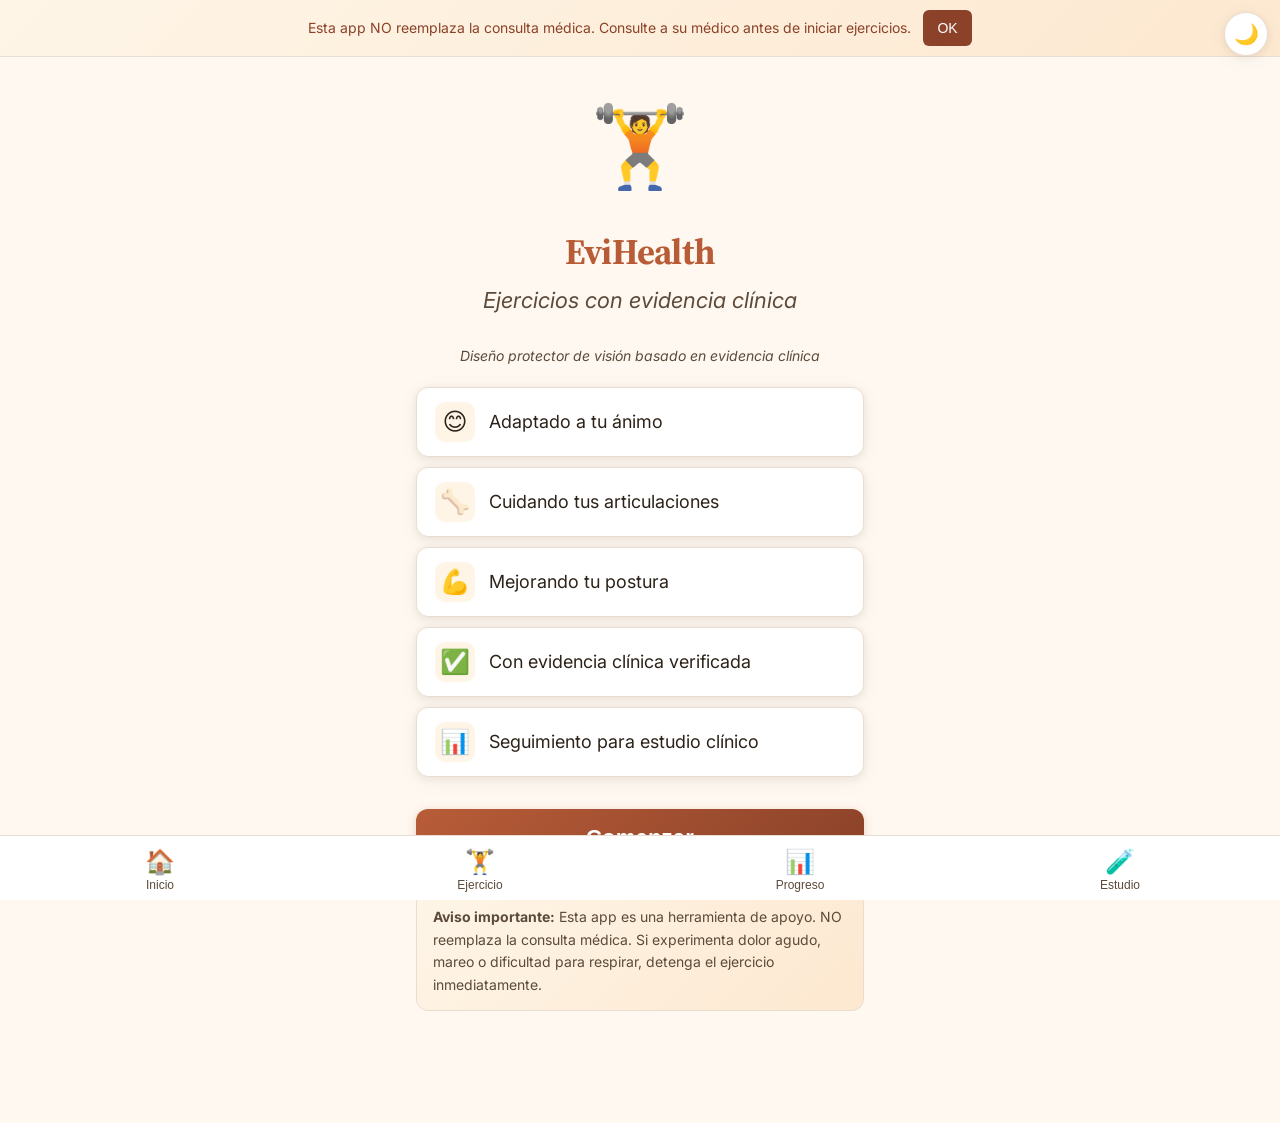
==== commit 41fc113f: "v2.3 — Corregir acentos y signos de interrogación en español Todos los textos ahora con ortografía c" ====
--- a/index.html
+++ b/index.html
@@ -18,7 +18,7 @@
 
   <!-- DISCLAIMER BANNER -->
   <div id="disclaimer-bar" class="disclaimer-bar">
-    Esta app NO reemplaza la consulta medica. Consulte a su medico antes de iniciar ejercicios.
+    Esta app NO reemplaza la consulta médica. Consulte a su médico antes de iniciar ejercicios.
     <button onclick="this.parentElement.classList.add('hidden')" aria-label="Cerrar aviso">OK</button>
   </div>
 
@@ -27,14 +27,14 @@
     <div class="screen-content">
       <div class="welcome-icon">&#x1F3CB;&#xFE0F;</div>
       <h1>EviHealth</h1>
-      <p class="subtitle">Ejercicios con evidencia clinica</p>
+      <p class="subtitle">Ejercicios con evidencia clínica</p>
       <p style="text-align:center;font-size:14px;color:var(--color-text-light);margin-bottom:20px;font-style:italic;">
-        Diseno protector de vision basado en evidencia clinica
+        Diseño protector de visión basado en evidencia clínica
       </p>
       <div class="welcome-features">
         <div class="feature-item">
           <span class="feature-icon">&#x1F60A;</span>
-          <span>Adaptado a tu animo</span>
+          <span>Adaptado a tu ánimo</span>
         </div>
         <div class="feature-item">
           <span class="feature-icon">&#x1F9B4;</span>
@@ -46,11 +46,11 @@
         </div>
         <div class="feature-item">
           <span class="feature-icon">&#x2705;</span>
-          <span>Con evidencia clinica verificada</span>
+          <span>Con evidencia clínica verificada</span>
         </div>
         <div class="feature-item">
           <span class="feature-icon">&#x1F4CA;</span>
-          <span>Seguimiento para estudio clinico</span>
+          <span>Seguimiento para estudio clínico</span>
         </div>
       </div>
       <!-- Usuario ya registrado -->
@@ -58,7 +58,7 @@
         <div class="streak-box" style="margin-bottom:16px;">
           <span class="streak-flame">&#x1F525;</span>
           <span id="welcome-streak" class="streak-number">0</span>
-          <span class="streak-label">dias seguidos</span>
+          <span class="streak-label">días seguidos</span>
         </div>
         <p id="welcome-name" style="text-align:center;font-size:22px;font-weight:600;margin-bottom:16px;"></p>
         <button class="btn-primary" id="btn-welcome-continue">
@@ -78,7 +78,7 @@
 
       <div class="disclaimer-box">
         <strong>Aviso importante:</strong> Esta app es una herramienta de apoyo.
-        NO reemplaza la consulta medica. Si experimenta dolor agudo, mareo o
+        NO reemplaza la consulta médica. Si experimenta dolor agudo, mareo o
         dificultad para respirar, detenga el ejercicio inmediatamente.
       </div>
     </div>
@@ -88,7 +88,7 @@
   <section id="screen-register" class="screen">
     <div class="screen-content">
       <h2>Crear tu perfil</h2>
-      <p class="hint">Esta informacion nos ayuda a personalizar tus ejercicios</p>
+      <p class="hint">Esta información nos ayuda a personalizar tus ejercicios</p>
 
       <div class="form-group">
         <label class="form-label">Nombre o iniciales</label>
@@ -101,7 +101,7 @@
       </div>
 
       <div class="form-group">
-        <label class="form-label">Sexo biologico</label>
+        <label class="form-label">Sexo biológico</label>
         <div class="sex-buttons">
           <button class="sex-btn" data-sex="male" id="sex-male">
             <span class="sex-btn-icon">&#x2642;&#xFE0F;</span>
@@ -115,13 +115,13 @@
       </div>
 
       <div class="form-group">
-        <label class="form-label">Condicion principal</label>
+        <label class="form-label">Condición principal</label>
         <select id="reg-condition" class="form-select">
           <option value="">Seleccione...</option>
           <option value="knee-oa">Dolor de rodilla / Artrosis</option>
           <option value="kyphosis">Cifosis / Joroba</option>
           <option value="both">Ambas (rodilla + postura)</option>
-          <option value="general">Salud general / Prevencion</option>
+          <option value="general">Salud general / Prevención</option>
           <option value="other">Otra</option>
         </select>
       </div>
@@ -130,7 +130,7 @@
         <label class="form-label">Nivel de actividad actual</label>
         <select id="reg-activity" class="form-select">
           <option value="">Seleccione...</option>
-          <option value="sedentary">Sedentario (poco o ningun ejercicio)</option>
+          <option value="sedentary">Sedentario (poco o ningún ejercicio)</option>
           <option value="light">Ligero (camina ocasionalmente)</option>
           <option value="moderate">Moderado (ejercicio 1-2 veces/semana)</option>
           <option value="active">Activo (ejercicio 3+ veces/semana)</option>
@@ -139,18 +139,18 @@
 
       <div class="consent-box">
         <strong>Consentimiento informado</strong><br><br>
-        Al usar esta aplicacion, usted acepta que:<br>
+        Al usar esta aplicación, usted acepta que:<br>
         - Sus datos se almacenan localmente en su dispositivo.<br>
-        - La informacion es anonima y se usa para mejorar las recomendaciones.<br>
+        - La información es anónima y se usa para mejorar las recomendaciones.<br>
         - Puede exportar sus datos en cualquier momento.<br>
-        - Esta app NO reemplaza la consulta medica profesional.<br>
+        - Esta app NO reemplaza la consulta médica profesional.<br>
         - Puede dejar de participar en cualquier momento sin consecuencias.<br>
-        - Los ejercicios estan basados en guias clinicas oficiales (ACR, OARSI, AAOS, EULAR, WHO).<br><br>
+        - Los ejercicios están basados en guías clínicas oficiales (ACR, OARSI, AAOS, EULAR, WHO).<br><br>
         <em>Estudio piloto: Efectividad de una app de ejercicios adaptativos en adultos mayores.</em>
       </div>
       <label class="consent-check">
         <input type="checkbox" id="reg-consent">
-        <span>He leido y acepto participar voluntariamente</span>
+        <span>He leído y acepto participar voluntariamente</span>
       </label>
 
       <button class="btn-primary" id="btn-register" disabled>
@@ -167,8 +167,8 @@
         <span class="dot"></span>
         <span class="dot"></span>
       </div>
-      <h2>Como te sientes hoy?</h2>
-      <p class="hint">Selecciona tu estado de animo</p>
+      <h2>¿Cómo te sientes hoy?</h2>
+      <p class="hint">Selecciona tu estado de ánimo</p>
       <div id="mood-buttons" class="mood-grid">
         <button class="mood-btn" data-mood="1" aria-label="Muy mal">
           <span class="mood-emoji">&#x1F61E;</span>
@@ -202,7 +202,7 @@
         <span class="dot active"></span>
         <span class="dot"></span>
       </div>
-      <h2>Cuanto dolor sientes?</h2>
+      <h2>¿Cuánto dolor sientes?</h2>
       <p class="hint">Desliza para indicar tu nivel de dolor</p>
 
       <div class="pain-display">
@@ -211,11 +211,11 @@
       </div>
       <div class="pain-labels-row">
         <span>Sin dolor</span>
-        <span>Dolor maximo</span>
+        <span>Dolor máximo</span>
       </div>
       <input type="range" id="pain-slider" class="pain-slider" min="0" max="10" value="0" step="1">
 
-      <h3 class="pain-location-title">Donde te duele mas?</h3>
+      <h3 class="pain-location-title">¿Dónde te duele más?</h3>
       <div id="pain-map-checkin">
         <!-- Pain map SVG loaded dynamically by muscle-map.js -->
       </div>
@@ -291,23 +291,23 @@
   <section id="screen-completed" class="screen">
     <div class="screen-content center-content">
       <div class="celebration-icon">&#x1F389;</div>
-      <h2>Felicidades!</h2>
+      <h2>¡Felicidades!</h2>
       <p id="completion-message" class="completion-msg"></p>
 
       <div id="streak-display" class="streak-box">
         <span class="streak-flame">&#x1F525;</span>
         <span id="streak-count" class="streak-number">0</span>
-        <span class="streak-label">dias seguidos</span>
-      </div>
-
-      <h3>Dolor despues del ejercicio?</h3>
+        <span class="streak-label">días seguidos</span>
+      </div>
+
+      <h3>¿Dolor después del ejercicio?</h3>
       <div class="pain-display" style="margin:8px 0 4px;">
         <span id="post-pain-value" class="pain-number pain-low" style="font-size:48px;">0</span>
         <span class="pain-max">/ 10</span>
       </div>
       <input type="range" id="post-pain-slider" class="pain-slider" min="0" max="10" value="0" step="1">
 
-      <h3>Como te sientes ahora?</h3>
+      <h3>¿Cómo te sientes ahora?</h3>
       <div id="post-mood-buttons" class="mood-grid small">
         <button class="mood-btn" data-postmood="1"><span class="mood-emoji">&#x1F61E;</span></button>
         <button class="mood-btn" data-postmood="2"><span class="mood-emoji">&#x1F615;</span></button>
@@ -334,7 +334,7 @@
         <!-- Stats cards -->
       </div>
 
-      <h3>Ultimos 7 dias</h3>
+      <h3>Últimos 7 dias</h3>
       <div id="progress-chart" class="progress-chart">
         <!-- SVG chart -->
       </div>
@@ -355,19 +355,19 @@
   <!-- ====== SCREEN: TRACKING (Outcomes) ====== -->
   <section id="screen-tracking" class="screen">
     <div class="screen-content">
-      <h2>Seguimiento Clinico</h2>
+      <h2>Seguimiento Clínico</h2>
       <div id="user-profile-badge" class="user-badge"></div>
 
       <div class="evidence-info-banner">
         <strong>Mediciones validadas internacionalmente</strong>
         Usamos escalas recomendadas por OARSI y OMS para medir tu progreso
-        de forma que los datos sean utiles para investigacion clinica.
+        de forma que los datos sean útiles para investigación clínica.
       </div>
 
       <div class="tracking-section">
         <div class="tracking-card">
           <div class="tracking-title">Dolor (Escala VAS 0-10)</div>
-          <p class="hint">Como ha cambiado tu dolor esta semana?</p>
+          <p class="hint">¿Cómo ha cambiado tu dolor esta semana?</p>
           <div class="pain-display">
             <span id="tracking-pain-value" class="pain-number pain-low">0</span>
             <span class="pain-max">/ 10</span>
@@ -375,36 +375,36 @@
           <input type="range" id="tracking-pain-slider" class="pain-slider" min="0" max="10" value="0" step="1">
           <div class="vas-scale">
             <span>Sin dolor</span>
-            <span>Dolor maximo</span>
+            <span>Dolor máximo</span>
           </div>
         </div>
 
         <div class="tracking-card">
           <div class="tracking-title">Prueba Sentarse-Levantarse (30 seg)</div>
-          <p class="hint">Cuantas veces puede sentarse y levantarse de una silla en 30 segundos?</p>
+          <p class="hint">¿Cuántas veces puede sentarse y levantarse de una silla en 30 segundos?</p>
           <input type="number" id="tracking-chairstand" class="form-input" placeholder="Ej: 8" min="0" max="50">
           <p style="font-size:14px;color:var(--color-text-light);margin-top:4px;">
-            Promedio normal 60-64 anos: 12-17 | 65-69: 11-16 | 70-74: 10-15 | 75-79: 10-14 | 80+: 8-13
+            Promedio normal 60-64 años: 12-17 | 65-69: 11-16 | 70-74: 10-15 | 75-79: 10-14 | 80+: 8-13
             <br>[GUIA-OFICIAL: Rikli & Jones, J Aging Phys Act 1999; CDC Senior Fitness Test]
           </p>
         </div>
 
         <div class="tracking-card">
           <div class="tracking-title">Distancia Occipucio-Pared (cm)</div>
-          <p class="hint">De pie contra la pared, cuantos cm hay entre su cabeza y la pared?</p>
+          <p class="hint">De pie contra la pared, ¿cuántos cm hay entre su cabeza y la pared?</p>
           <input type="number" id="tracking-owd" class="form-input" placeholder="Ej: 3.5" min="0" max="30" step="0.5">
           <p style="font-size:14px;color:var(--color-text-light);margin-top:4px;">
             Normal: 0-4 cm | Cifosis: >4 cm
-            <br>[TEXTO-REF: Correlacion con angulo Cobb r=0.72, Arch Osteoporos 2018]
+            <br>[TEXTO-REF: Correlación con ángulo Cobb r=0.72, Arch Osteoporos 2018]
           </p>
         </div>
 
         <div class="tracking-card">
-          <div class="tracking-title">Perimetro abdominal (cm)</div>
-          <p class="hint">Mida con cinta metrica a la altura del ombligo, de pie, al final de una exhalacion normal.</p>
+          <div class="tracking-title">Perímetro abdominal (cm)</div>
+          <p class="hint">Mida con cinta métrica a la altura del ombligo, de pie, al final de una exhalación normal.</p>
           <input type="number" id="tracking-waist" class="form-input" placeholder="Ej: 95" min="40" max="200" step="0.5">
           <p style="font-size:14px;color:var(--color-text-light);margin-top:4px;">
-            Riesgo CV aumentado: Hombre >=90 cm | Mujer >=80 cm (Latinoamerica)
+            Riesgo CV aumentado: Hombre >=90 cm | Mujer >=80 cm (Latinoamérica)
             <br>Riesgo sustancialmente aumentado: H >=102 cm | M >=88 cm
             <br>[GUIA-OFICIAL: IDF 2006 / NHLBI-AHA]
           </p>
@@ -417,27 +417,27 @@
           <p style="font-size:14px;color:var(--color-text-light);margin-top:4px;">
             WHtR >= 0.5 = riesgo CV aumentado ("tu cintura debe ser menos de la mitad de tu estatura")
             <br>[TEXTO-REF: Ashwell 2012, Obesity Reviews, PMID 22106927]
-            <br>[TEXTO-REF: JAMDA 2024, meta-analisis 17 estudios — WHtR superior a BMI en adultos mayores]
+            <br>[TEXTO-REF: JAMDA 2024, meta-análisis 17 estudios — WHtR superior a BMI en adultos mayores]
           </p>
         </div>
 
         <div class="tracking-card">
-          <div class="tracking-title">Perimetro de cuello (cm)</div>
-          <p class="hint">Mida justo debajo de la nuez de Adan (prominencia laringea).</p>
+          <div class="tracking-title">Perímetro de cuello (cm)</div>
+          <p class="hint">Mida justo debajo de la nuez de Adan (prominencia laríngea).</p>
           <input type="number" id="tracking-neck" class="form-input" placeholder="Ej: 38" min="20" max="60" step="0.5">
           <p style="font-size:14px;color:var(--color-text-light);margin-top:4px;">
-            Marcador emergente de riesgo CV, correlacion con resistencia insulinica
-            <br>[TEXTO-REF: PMID 38313007 (2024) — confiable en ancianos fragiles]
-            <br>[TEXTO-REF: PMID 34682509 (2021) — correlacion con modelo SCORE CV]
+            Marcador emergente de riesgo CV, correlación con resistencia insulinica
+            <br>[TEXTO-REF: PMID 38313007 (2024) — confiable en ancianos frágiles]
+            <br>[TEXTO-REF: PMID 34682509 (2021) — correlación con modelo SCORE CV]
           </p>
         </div>
 
         <div class="tracking-card">
-          <div class="tracking-title">Capacidad funcional (autoevaluacion)</div>
-          <p class="hint">Del 1 al 5, como califica su capacidad para actividades diarias?</p>
+          <div class="tracking-title">Capacidad funcional (autoevaluación)</div>
+          <p class="hint">Del 1 al 5, ¿cómo califica su capacidad para actividades diarias?</p>
           <div class="mood-grid">
-            <button class="mood-btn func-btn" data-func="1"><span class="mood-emoji">1</span><span class="mood-label">Muy dificil</span></button>
-            <button class="mood-btn func-btn" data-func="2"><span class="mood-emoji">2</span><span class="mood-label">Dificil</span></button>
+            <button class="mood-btn func-btn" data-func="1"><span class="mood-emoji">1</span><span class="mood-label">Muy difícil</span></button>
+            <button class="mood-btn func-btn" data-func="2"><span class="mood-emoji">2</span><span class="mood-label">Difícil</span></button>
             <button class="mood-btn func-btn" data-func="3"><span class="mood-emoji">3</span><span class="mood-label">Regular</span></button>
             <button class="mood-btn func-btn" data-func="4"><span class="mood-emoji">4</span><span class="mood-label">Bien</span></button>
             <button class="mood-btn func-btn" data-func="5"><span class="mood-emoji">5</span><span class="mood-label">Excelente</span></button>
@@ -446,10 +446,10 @@
       </div>
 
       <button class="btn-primary" id="btn-save-tracking">
-        Guardar medicion semanal
-      </button>
-
-      <h3 style="margin-top:24px;">Evolucion</h3>
+        Guardar medición semanal
+      </button>
+
+      <h3 style="margin-top:24px;">Evolución</h3>
       <div id="tracking-evolution" class="progress-chart">
         <!-- SVG evolution chart -->
       </div>
@@ -462,7 +462,7 @@
         &#x1F4E5; Exportar datos (CSV)
       </button>
       <p style="font-size:14px;color:var(--color-text-light);text-align:center;margin-top:8px;">
-        Exporta tus datos anonimizados para uso en investigacion clinica
+        Exporta tus datos anonimizados para uso en investigación clínica
       </p>
     </div>
   </section>
@@ -471,7 +471,7 @@
   <div id="evidence-modal" class="modal hidden">
     <div class="modal-content">
       <button class="modal-close" onclick="FenixFit.closeModal()">&times;</button>
-      <h3 id="modal-title">Evidencia Clinica</h3>
+      <h3 id="modal-title">Evidencia Clínica</h3>
       <div id="modal-body"></div>
     </div>
   </div>
